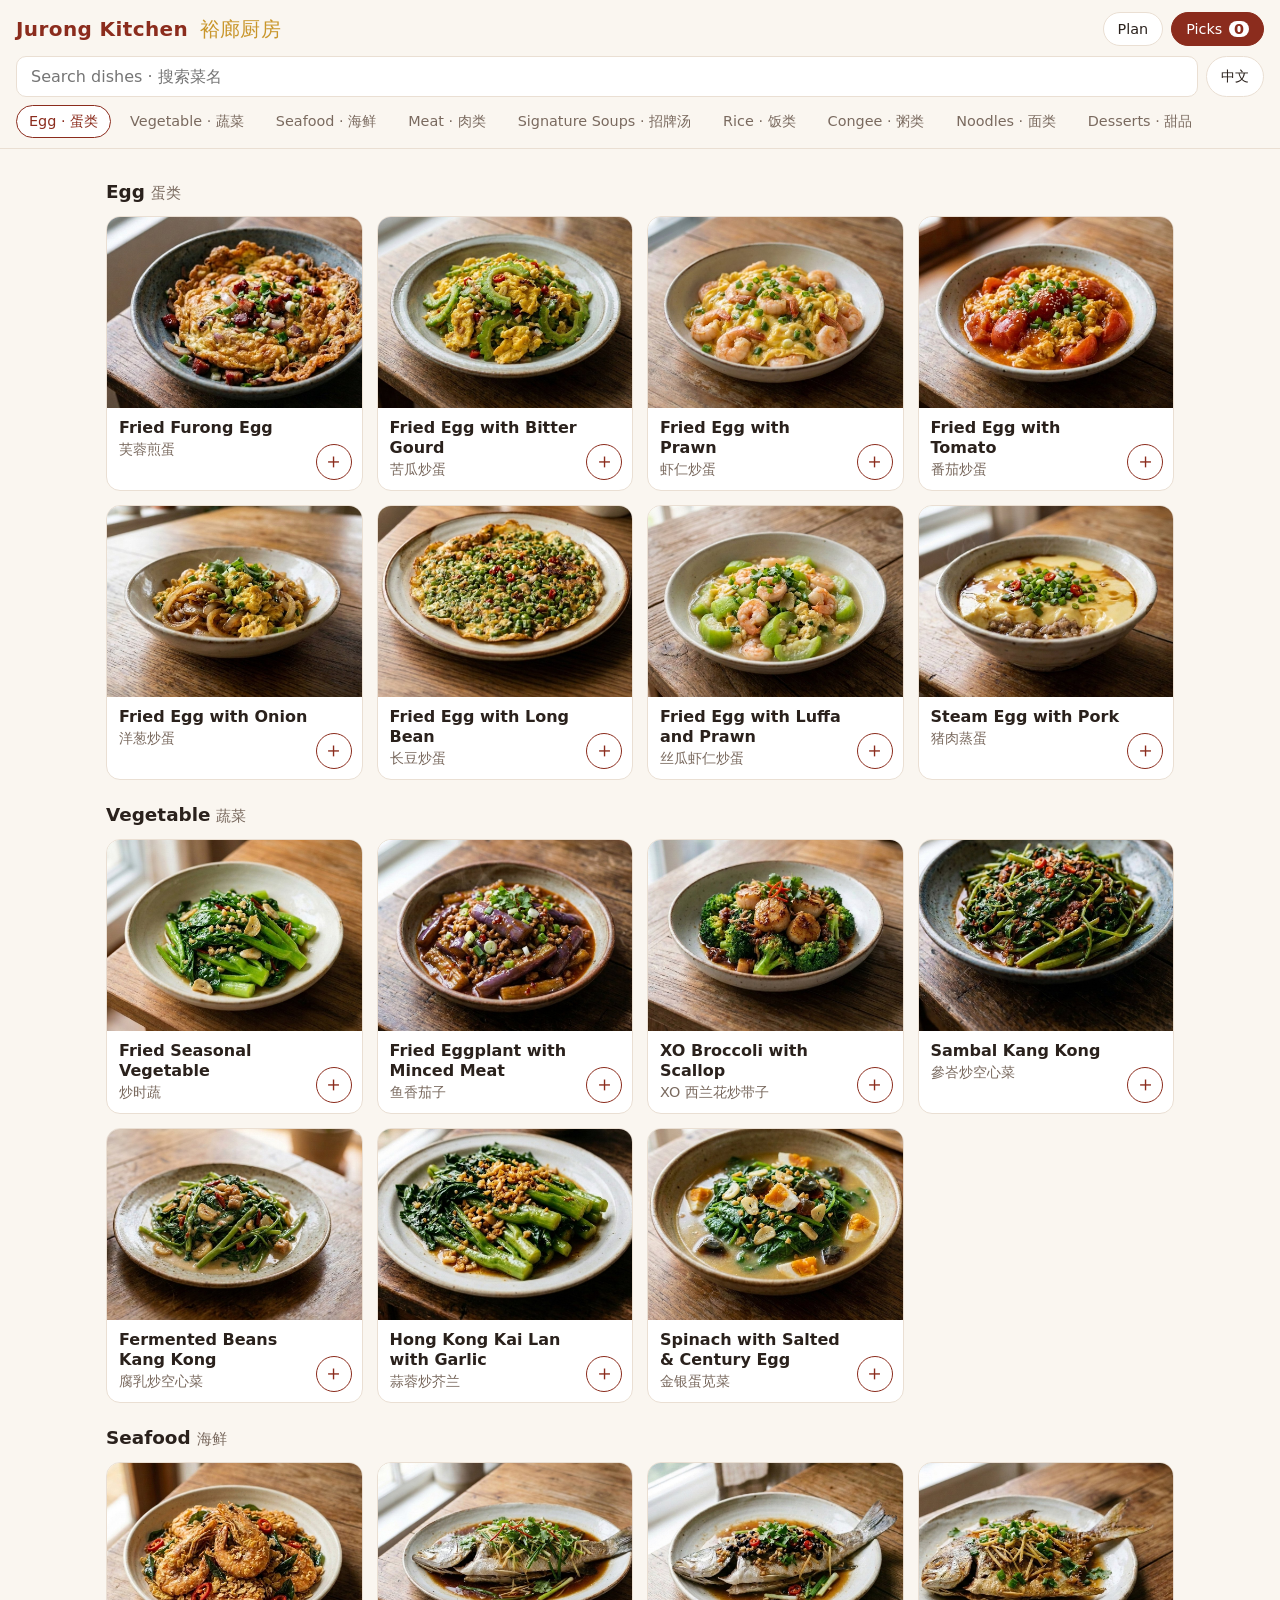
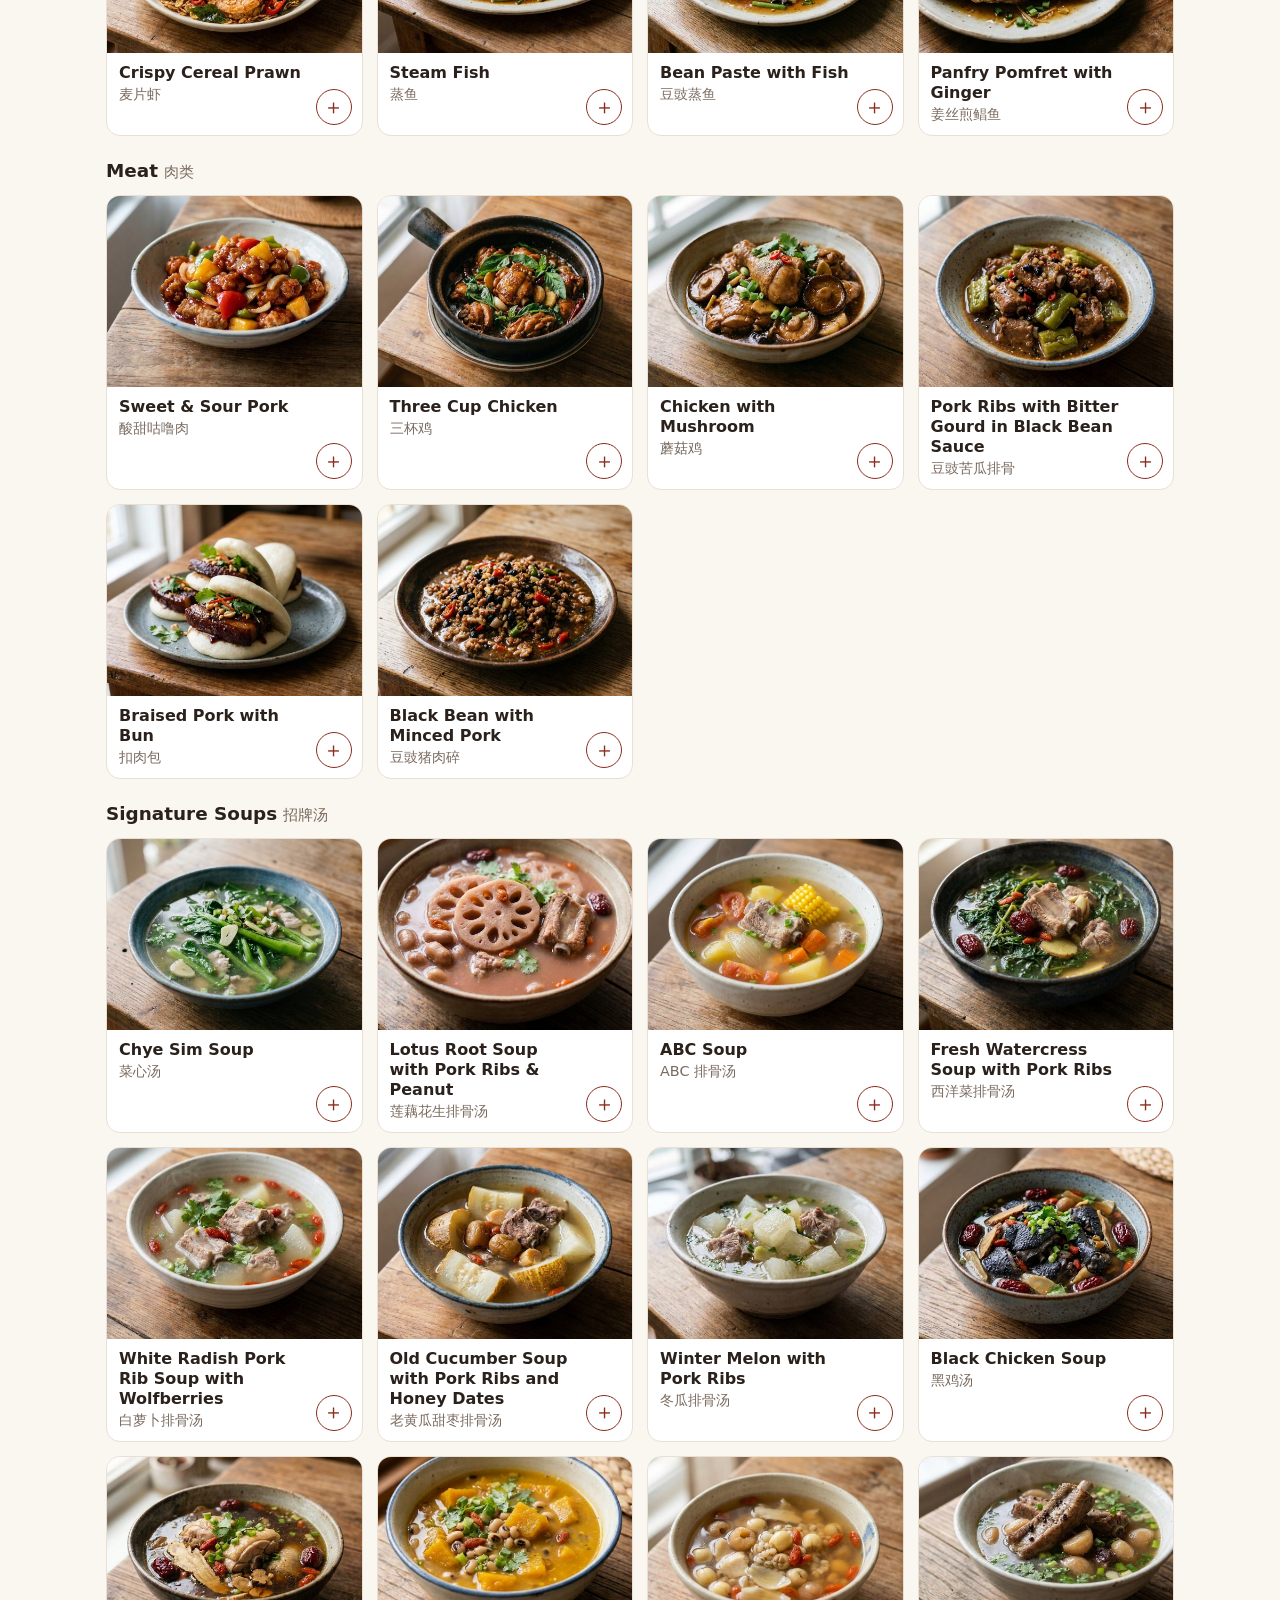
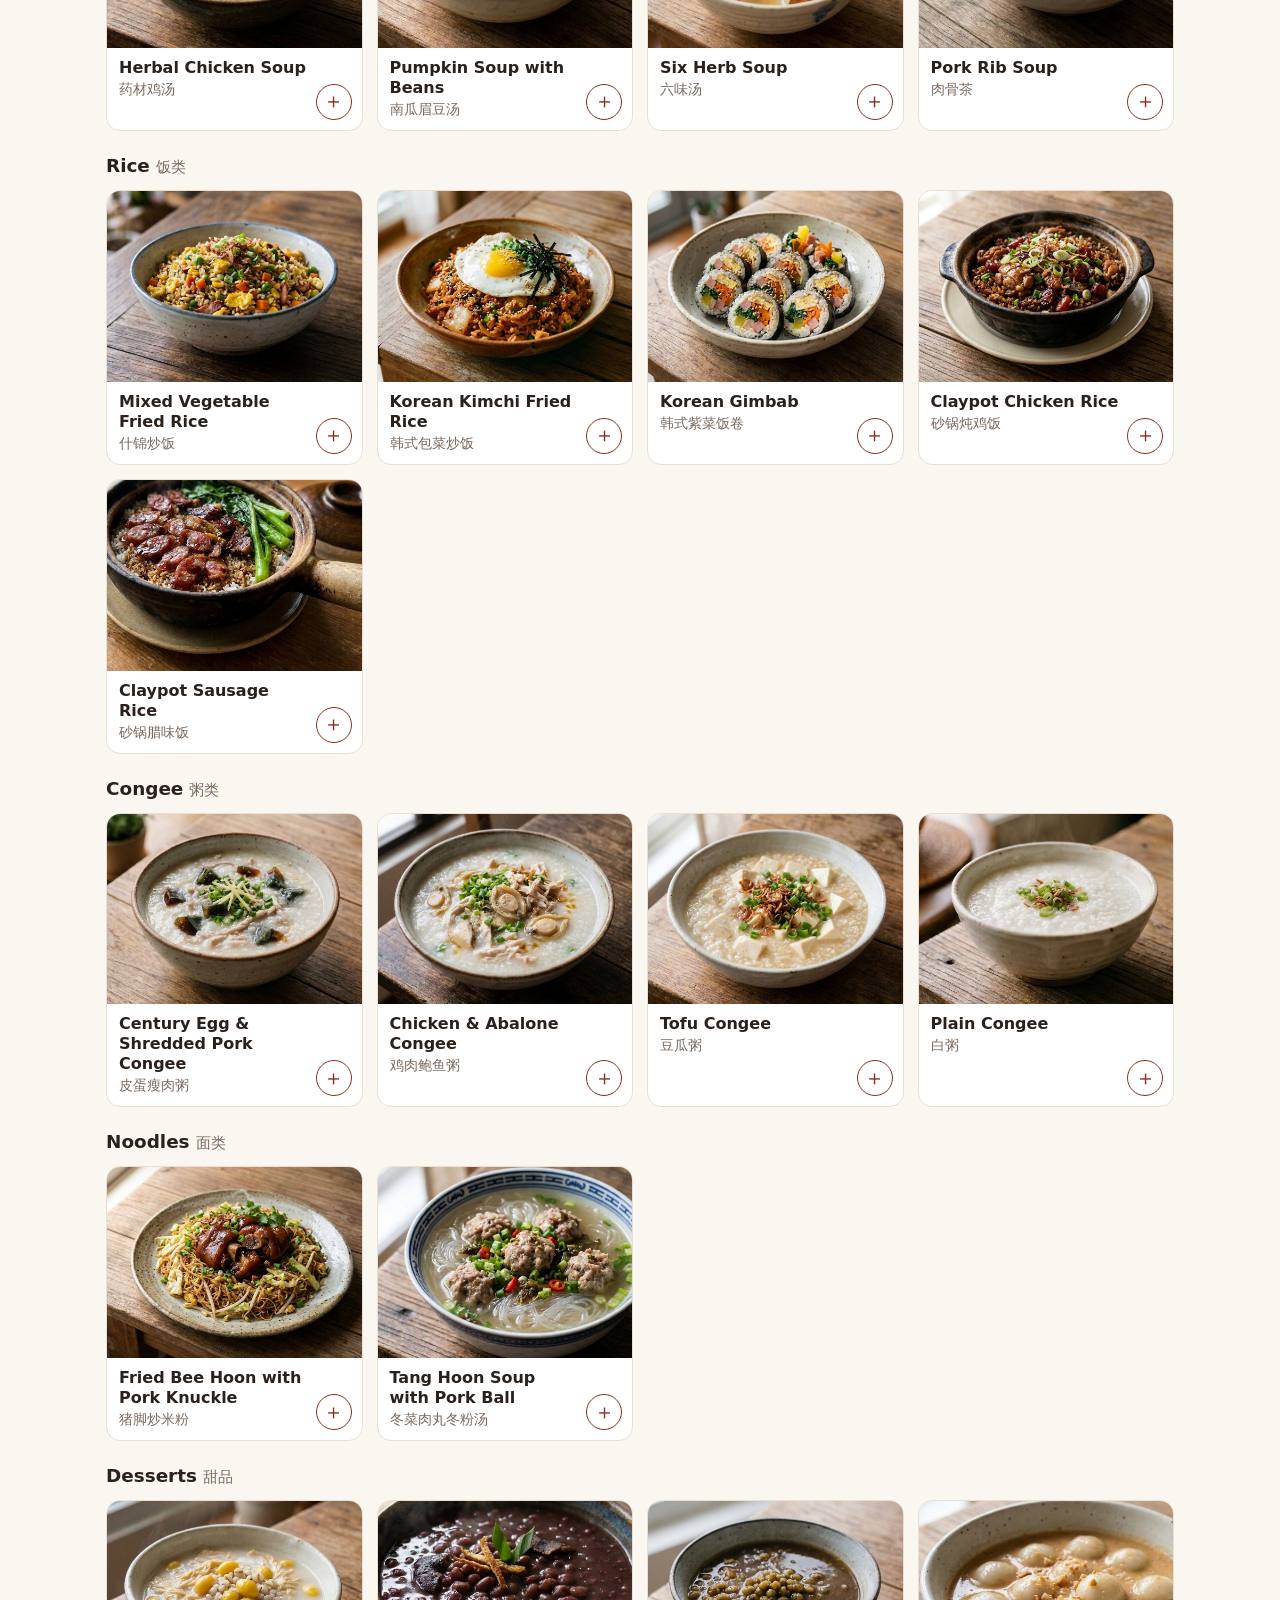
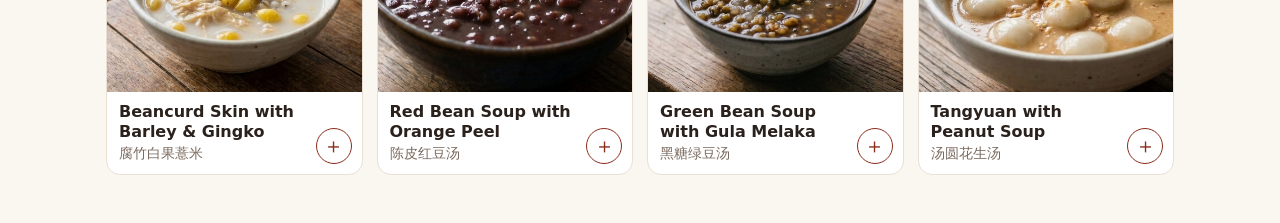
==== index.html @ ac4e8c00 "Jurong Kitchen menu webapp Bilingual menu with 52 dish pictures, search, picks, weekly meal planner," ====
<!doctype html>
<html lang="en">
<head>
  <meta charset="utf-8">
  <meta name="viewport" content="width=device-width, initial-scale=1, viewport-fit=cover">
  <title>Jurong Kitchen Menu</title>
  <meta name="theme-color" content="#8b2c1d">
  <link rel="manifest" href="manifest.json">
  <link rel="stylesheet" href="style.css">
</head>
<body>
  <header class="top">
    <div class="brand">
      <h1>Jurong Kitchen <span class="zh">裕廊厨房</span></h1>
      <div class="actions">
        <button id="planBtn" class="pill" type="button">Plan</button>
        <button id="pickBtn" class="pill primary" type="button">Picks <span id="pickCount" class="badge">0</span></button>
        <button id="acctBtn" class="pill acct" type="button" hidden>Sign in</button>
      </div>
    </div>
    <div class="searchrow">
      <input id="search" type="search" placeholder="Search dishes · 搜索菜名" autocomplete="off">
      <button id="langBtn" class="pill" type="button" aria-label="Switch language">中文</button>
    </div>
    <nav id="tabs" class="tabs" aria-label="Categories"></nav>
  </header>

  <main id="menu"></main>
  <p id="empty" class="empty" hidden>No dishes match your search.</p>
  <p id="toast" class="toast" role="status" hidden></p>

  <dialog id="dish" class="sheet">
    <img id="dImg" alt="">
    <div class="body">
      <h2 id="dEn"></h2>
      <p id="dZh" class="zh big"></p>
      <p id="dDesc"></p>
      <p class="note">Picture is an AI illustration — the actual dish may look different.</p>
      <div class="planpick">
        <span class="label">Add to meal plan</span>
        <select id="dDay" class="sel" aria-label="Day"></select>
        <select id="dMeal" class="sel" aria-label="Meal">
          <option value="lunch">Lunch</option>
          <option value="dinner">Dinner</option>
        </select>
        <button id="dPlan" class="pill" type="button">Add to plan</button>
      </div>
      <div class="row">
        <button id="dClose" class="pill" type="button">Close</button>
        <button id="dPick" class="pill primary" type="button"></button>
      </div>
    </div>
  </dialog>

  <dialog id="picks" class="sheet">
    <div class="body">
      <h2>My picks</h2>
      <ul id="pickList"></ul>
      <p id="pickEmpty" class="empty">Tap ＋ on any dish to add it here.</p>
      <div class="row">
        <button id="pClear" class="pill" type="button">Clear all</button>
        <button id="pClose" class="pill" type="button">Close</button>
        <button id="pShare" class="pill primary" type="button">Share list</button>
      </div>
      <p id="pMsg" class="note" role="status"></p>
    </div>
  </dialog>

  <dialog id="plan" class="sheet wide">
    <div class="body">
      <div class="planhead">
        <button id="wkPrev" class="pill" type="button" aria-label="Previous week">‹</button>
        <h2 id="wkTitle"></h2>
        <button id="wkNext" class="pill" type="button" aria-label="Next week">›</button>
      </div>
      <div id="planDays"></div>
      <div class="row">
        <button id="planClear" class="pill" type="button">Clear week</button>
        <button id="planClose" class="pill" type="button">Close</button>
        <button id="planShare" class="pill primary" type="button">Share week</button>
      </div>
      <p id="planMsg" class="note" role="status"></p>
    </div>
  </dialog>

  <dialog id="signin" class="sheet">
    <div class="body">
      <h2>Sign in with Google</h2>
      <p>Signing in saves your picks and meal plan to your account, so they follow you to any device.</p>
      <p class="note">Jurong Kitchen will see your name, email address and the dishes you add.</p>
      <div class="row">
        <button id="sCancel" class="pill" type="button">Cancel</button>
        <button id="sGo" class="pill primary" type="button">Continue with Google</button>
      </div>
      <p id="sMsg" class="note" role="status"></p>
    </div>
  </dialog>

  <script src="firebase-config.js"></script>
  <script src="cloud.js"></script>
  <script src="app.js"></script>
</body>
</html>
---- style.css ----
:root {
  --bg: #faf6f0;
  --card: #ffffff;
  --ink: #2a211c;
  --muted: #7a6a5f;
  --line: #eadfd3;
  --accent: #8b2c1d;
  --accent-ink: #ffffff;
  --gold: #c9962b;
  --radius: 14px;
  font-family: system-ui, -apple-system, "Segoe UI", "PingFang SC", "Microsoft YaHei", sans-serif;
}
@media (prefers-color-scheme: dark) {
  :root {
    --bg: #1b1613; --card: #26201c; --ink: #f2e9e1; --muted: #b3a294;
    --line: #3a302a; --accent: #d9604a; --accent-ink: #1b1613;
  }
}
* { box-sizing: border-box; }
body { margin: 0; background: var(--bg); color: var(--ink); }
.zh { font-weight: 500; }

.top {
  position: sticky; top: 0; z-index: 5;
  background: var(--bg); border-bottom: 1px solid var(--line);
  padding: 12px 16px 0;
}
.brand { display: flex; align-items: center; justify-content: space-between; gap: 8px; }
.brand h1 { font-size: 1.25rem; margin: 0; color: var(--accent); letter-spacing: .02em; }
.brand h1 .zh { color: var(--gold); margin-left: 4px; }
.actions { display: flex; gap: 8px; flex-shrink: 0; }

.pill {
  border: 1px solid var(--line); background: var(--card); color: var(--ink);
  border-radius: 999px; padding: 8px 14px; font: inherit; font-size: .9rem; cursor: pointer;
}
.pill.primary { background: var(--accent); color: var(--accent-ink); border-color: var(--accent); }
.badge {
  display: inline-block; min-width: 1.4em; padding: 0 .35em; margin-left: 2px;
  border-radius: 999px; background: var(--accent-ink); color: var(--accent); font-weight: 700; text-align: center;
}

.searchrow { display: flex; gap: 8px; margin: 10px 0 8px; }
#search {
  flex: 1; min-width: 0; padding: 10px 14px; font: inherit;
  border: 1px solid var(--line); border-radius: 10px; background: var(--card); color: var(--ink);
}
.acct { display: inline-flex; align-items: center; gap: 6px; }
.acct[hidden] { display: none; }
.acct img { width: 22px; height: 22px; border-radius: 50%; margin: -4px 0 -4px -6px; }
.tabs { display: flex; gap: 6px; overflow-x: auto; padding-bottom: 10px; scrollbar-width: none; }
.tabs::-webkit-scrollbar { display: none; }
.tabs a {
  flex: none; text-decoration: none; color: var(--muted); font-size: .9rem;
  padding: 6px 12px; border-radius: 999px; border: 1px solid transparent; white-space: nowrap;
}
.tabs a.on { color: var(--accent); border-color: var(--accent); background: var(--card); }

main { max-width: 1100px; margin: 0 auto; padding: 8px 16px 48px; }
section { scroll-margin-top: 150px; }
section h2 { margin: 24px 0 12px; font-size: 1.15rem; }
section h2 .zh { color: var(--muted); margin-left: 6px; font-size: .95rem; }

.grid { display: grid; grid-template-columns: repeat(auto-fill, minmax(240px, 1fr)); gap: 14px; }
.card {
  position: relative; background: var(--card); border: 1px solid var(--line);
  border-radius: var(--radius); overflow: hidden; cursor: pointer;
  display: flex; flex-direction: column; text-align: left; padding: 0; font: inherit; color: inherit;
}
.card img { width: 100%; aspect-ratio: 4 / 3; object-fit: cover; display: block; background: var(--line); }
.card .txt { padding: 10px 12px 12px; padding-right: 52px; }
.card .en { font-weight: 600; line-height: 1.25; }
.card .sub { color: var(--muted); font-size: .9rem; font-weight: 400; margin-top: 2px; }
.add {
  position: absolute; right: 10px; bottom: 10px; width: 36px; height: 36px;
  border-radius: 50%; border: 1px solid var(--accent); background: var(--card); color: var(--accent);
  font-size: 1.3rem; line-height: 1; cursor: pointer;
}
.add.on { background: var(--accent); color: var(--accent-ink); }

/* Chinese-first mode swaps which name leads */
body.zhfirst .card .en, body.zhfirst #dEn { display: none; }
body:not(.zhfirst) .card .zhname { display: none; }
body.zhfirst .card .zhname { font-weight: 600; }

.empty { text-align: center; color: var(--muted); }

.sheet {
  border: none; padding: 0; border-radius: var(--radius); width: min(560px, calc(100% - 32px));
  background: var(--card); color: var(--ink); max-height: calc(100% - 32px);
}
.sheet::backdrop { background: rgb(0 0 0 / .5); }
.sheet > img { width: 100%; aspect-ratio: 4 / 3; object-fit: cover; display: block; }
.sheet .body { padding: 16px 18px 18px; }
.sheet h2 { margin: 0 0 4px; }
.big { font-size: 1.2rem; margin: 0 0 8px; color: var(--gold); }
.note { color: var(--muted); font-size: .8rem; }
.row { display: flex; justify-content: flex-end; gap: 8px; flex-wrap: wrap; margin-top: 12px; }
#pickList { list-style: none; padding: 0; margin: 8px 0; }
#pickList li {
  display: flex; align-items: center; gap: 10px; padding: 8px 0; border-bottom: 1px solid var(--line);
}
#pickList img { width: 56px; height: 42px; object-fit: cover; border-radius: 6px; }
#pickList span { flex: 1; }
#pickList button { border: none; background: none; color: var(--muted); font-size: 1.2rem; cursor: pointer; }

.sel {
  font: inherit; font-size: .9rem; padding: 7px 10px; border-radius: 10px;
  border: 1px solid var(--line); background: var(--card); color: var(--ink);
}
.planpick {
  display: flex; flex-wrap: wrap; align-items: center; gap: 8px;
  margin-top: 12px; padding-top: 12px; border-top: 1px solid var(--line);
}
.planpick .label { width: 100%; font-weight: 600; font-size: .9rem; }

.sheet.wide { width: min(760px, calc(100% - 32px)); }
.planhead { display: flex; align-items: center; justify-content: space-between; gap: 8px; }
.planhead h2 { margin: 0; font-size: 1.05rem; text-align: center; }
.day { padding: 10px 0; border-bottom: 1px solid var(--line); }
.day h3 { margin: 0 0 6px; font-size: .95rem; }
.day.today h3 { color: var(--accent); }
.tag {
  font-size: .7rem; font-weight: 600; padding: 1px 8px; border-radius: 999px;
  background: var(--accent); color: var(--accent-ink); vertical-align: middle;
}
.slot { display: flex; align-items: flex-start; gap: 8px; padding: 3px 0; }
.meal { flex: none; width: 56px; padding-top: 6px; color: var(--muted); font-size: .85rem; }
.chips { flex: 1; display: flex; flex-wrap: wrap; gap: 6px; min-width: 0; }
.chip {
  display: inline-flex; align-items: center; gap: 6px; max-width: 100%;
  padding: 2px 2px 2px 3px; border: 1px solid var(--line); border-radius: 999px;
  background: var(--bg); font-size: .85rem;
}
.chip img { flex: none; width: 26px; height: 26px; border-radius: 50%; object-fit: cover; }
.chip span { overflow: hidden; text-overflow: ellipsis; white-space: nowrap; }
.chip small { color: var(--muted); }
.chip button {
  flex: none; border: none; background: none; color: var(--muted); cursor: pointer;
  width: 26px; height: 26px; border-radius: 50%; font-size: .9rem;
}
.addsel {
  font: inherit; font-size: .85rem; max-width: 11rem; padding: 5px 8px; cursor: pointer;
  border: 1px dashed var(--accent); border-radius: 999px; background: transparent; color: var(--accent);
}
.addsel option, .addsel optgroup { color: var(--ink); background: var(--card); }

.toast {
  position: fixed; left: 50%; bottom: 20px; transform: translateX(-50%); z-index: 20;
  max-width: calc(100% - 32px); margin: 0; padding: 10px 16px; border-radius: 999px;
  background: var(--ink); color: var(--bg); font-size: .9rem; box-shadow: 0 4px 16px rgb(0 0 0 / .25);
}
.toast[hidden] { display: none; }

@media (max-width: 480px) {
  .brand h1 { font-size: 1.05rem; }
  .brand h1 .zh { display: block; margin: 0; font-size: .85rem; }
  .grid { grid-template-columns: 1fr 1fr; gap: 10px; }
  .card .txt { padding: 8px 10px 10px; padding-right: 10px; padding-bottom: 50px; }
  .card .en { font-size: .9rem; }
  .card .sub { font-size: .8rem; }
  .actions { gap: 6px; }
  .actions .pill { padding: 7px 11px; font-size: .85rem; }
  .acct span { display: none; }
  .acct img { margin: -4px; }
}
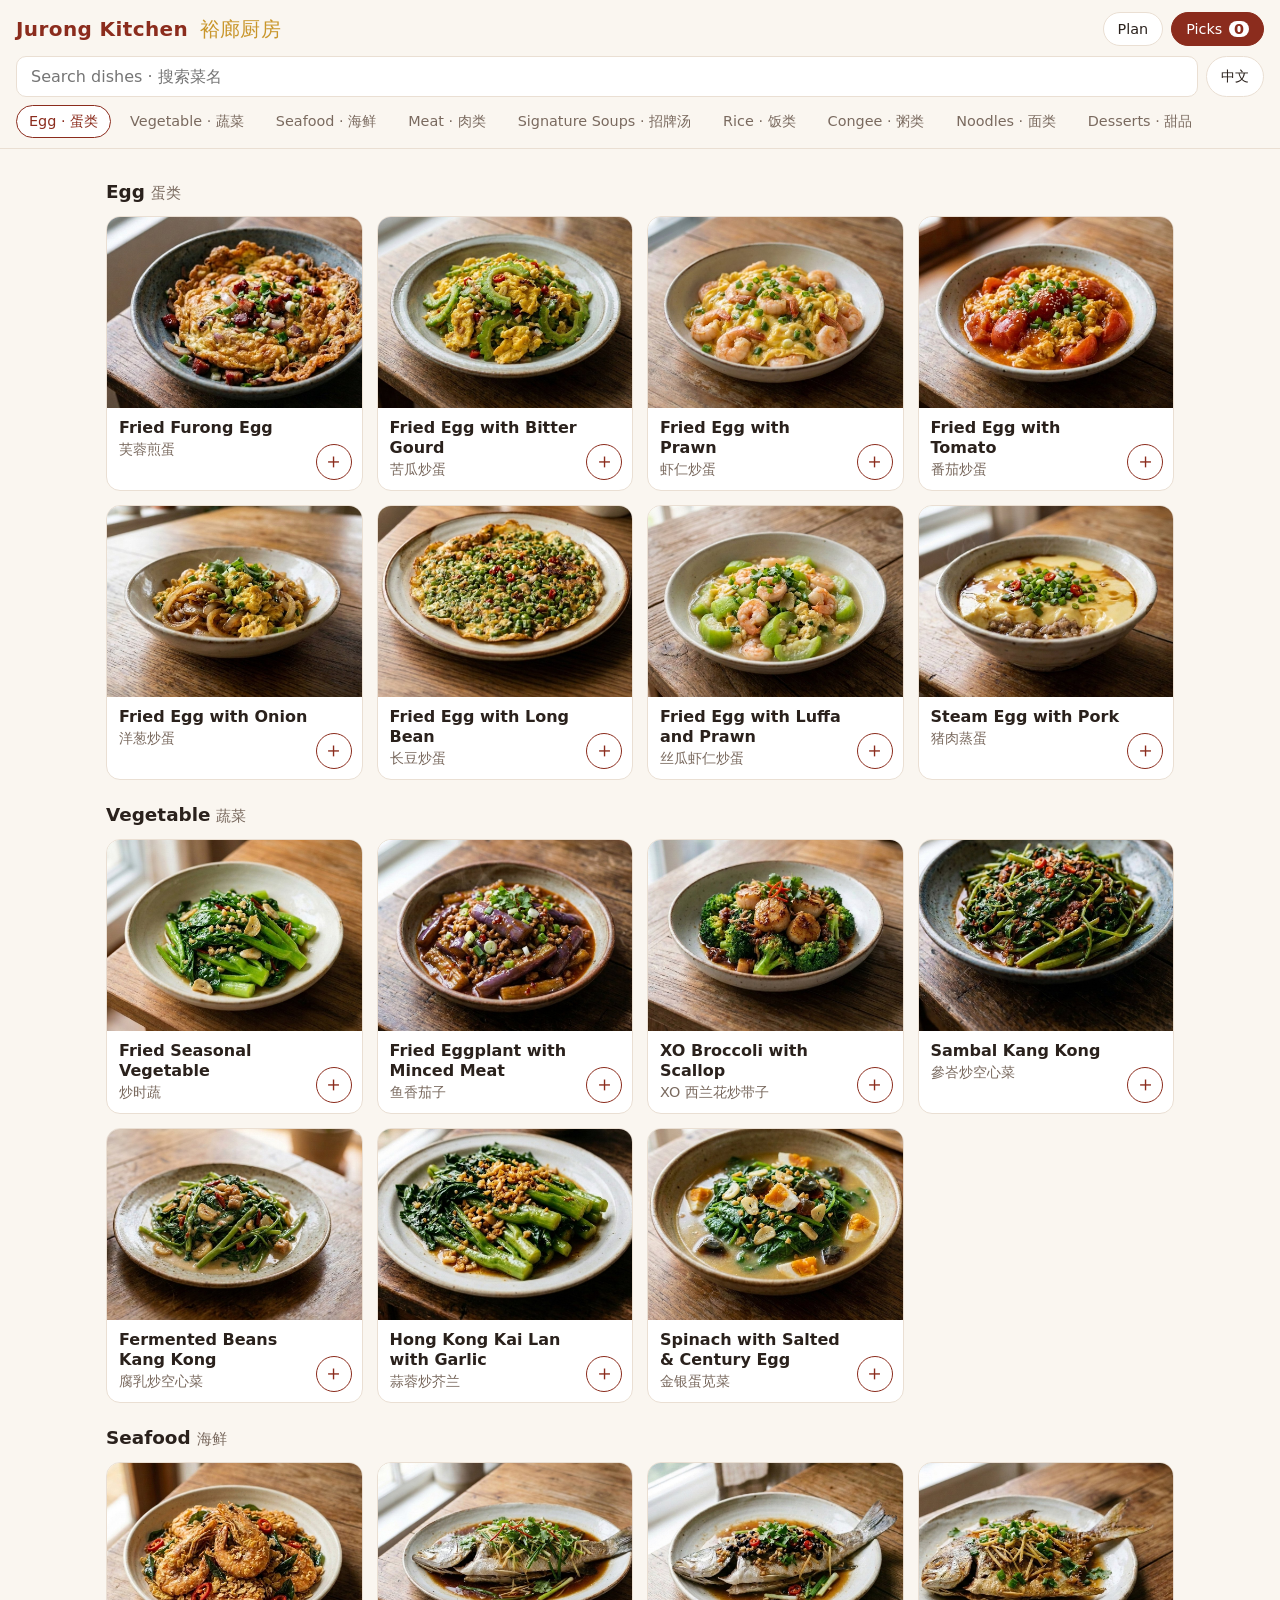
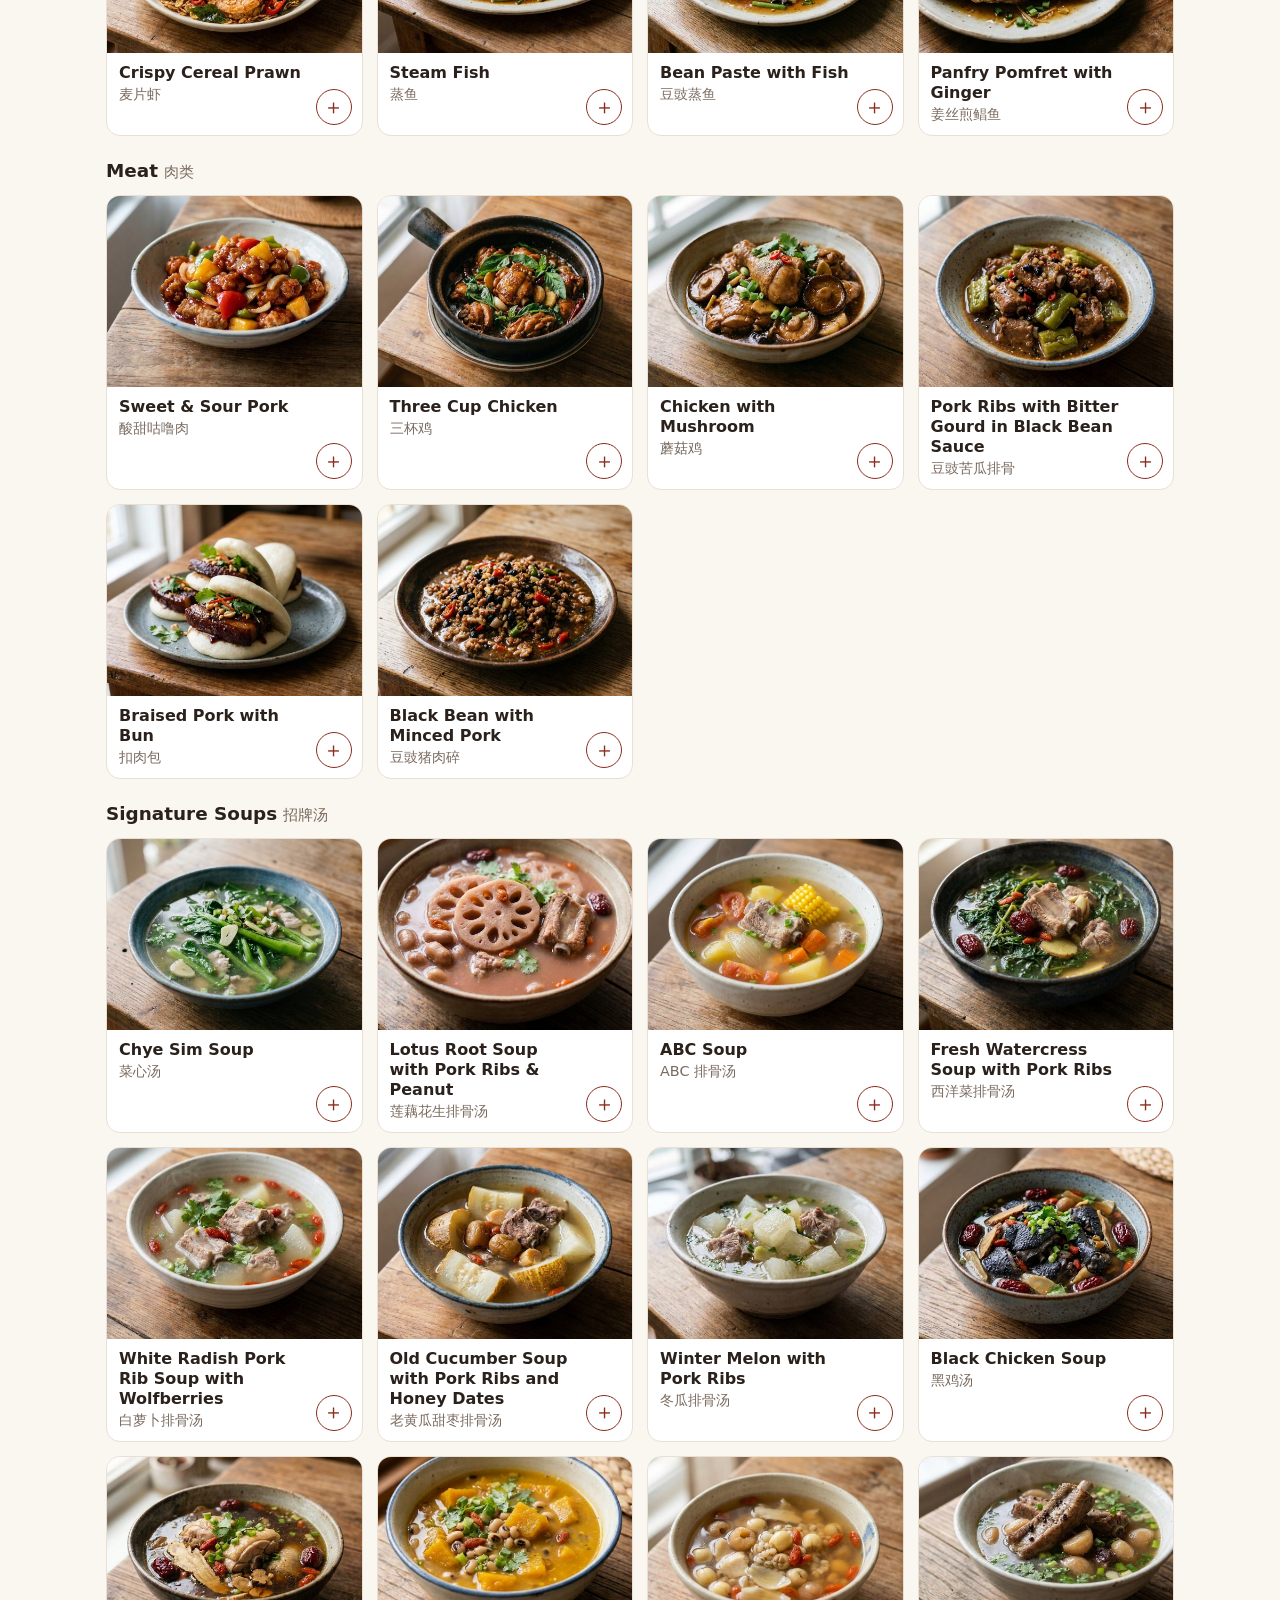
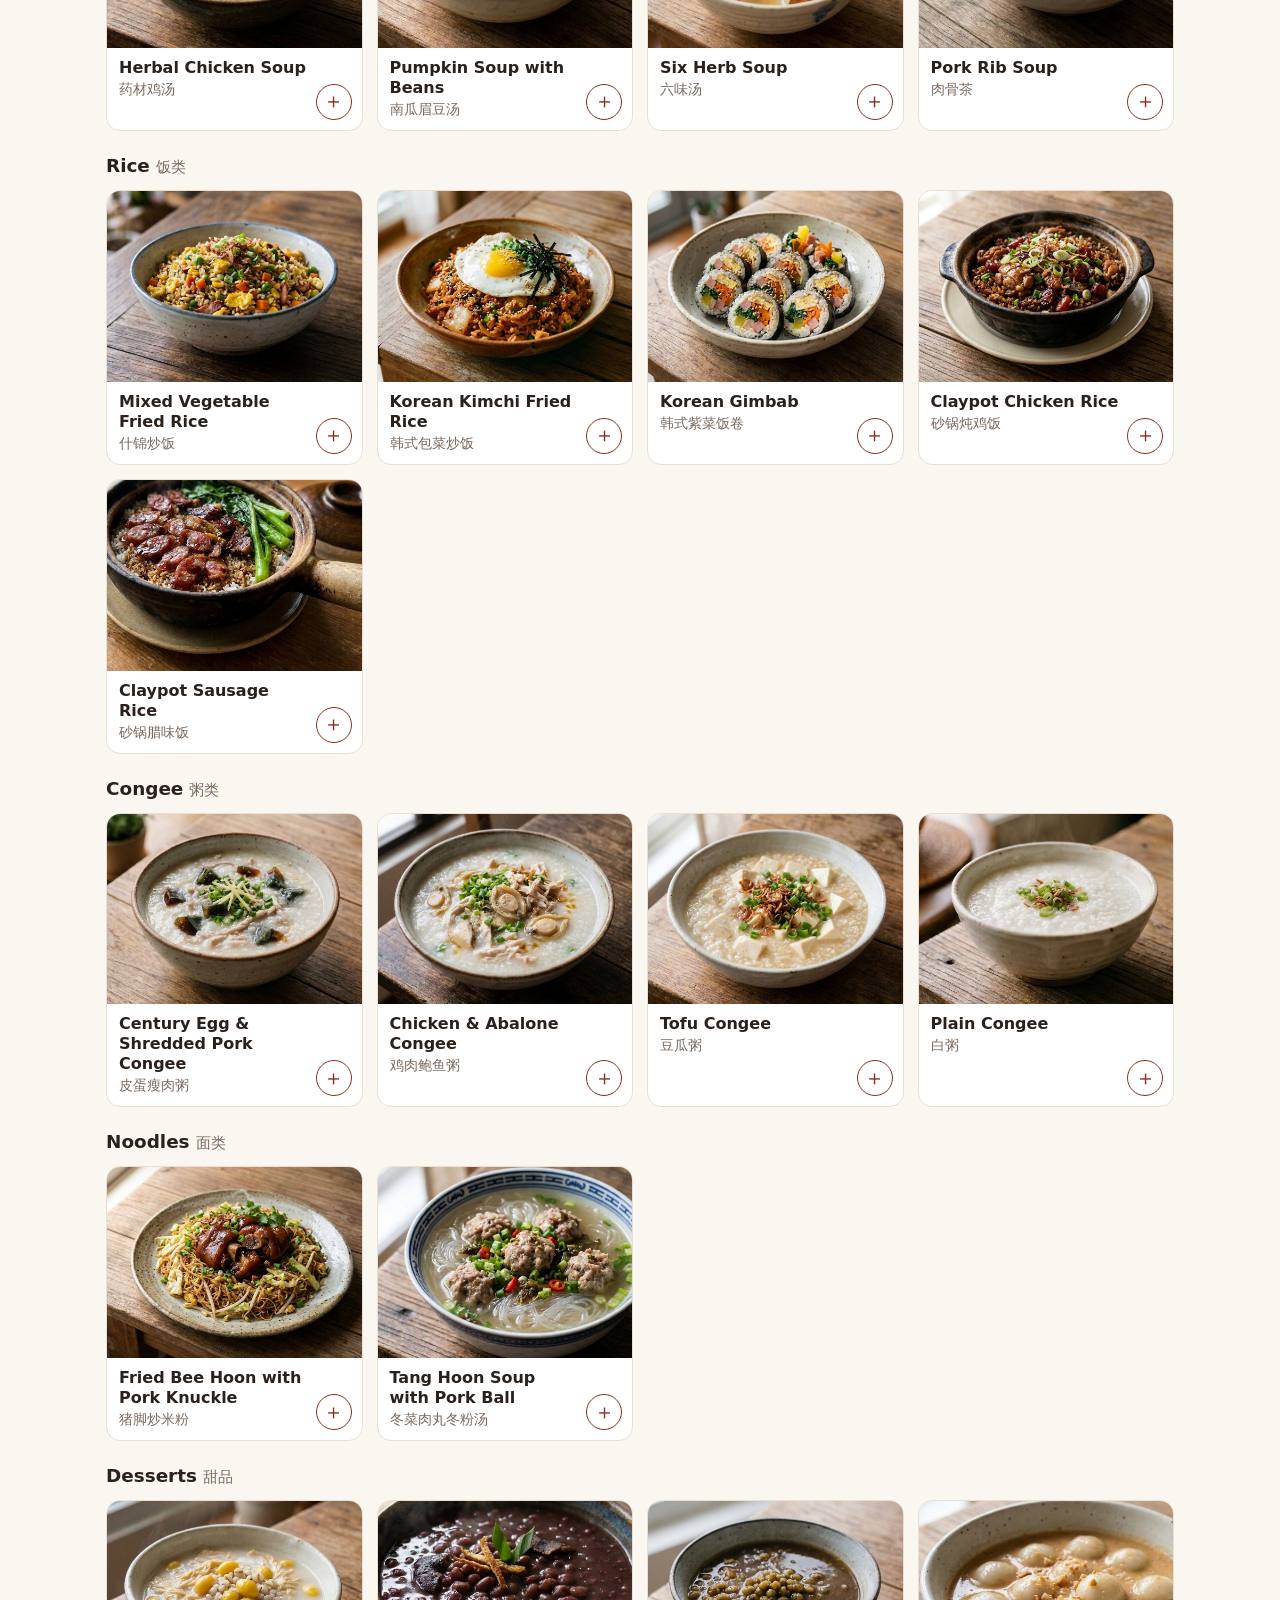
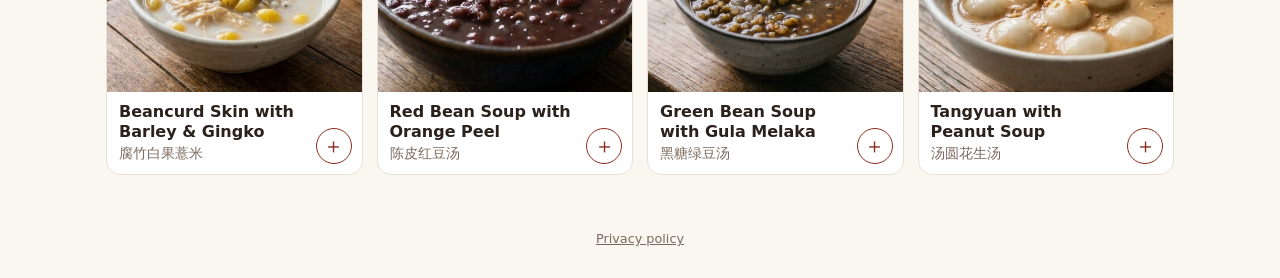
==== commit 6bee5745: "Add privacy policy page and footer link Needed to publish the Google sign-in app for Cloudflare Acce" ====
--- a/index.html
+++ b/index.html
@@ -27,6 +27,7 @@
 
   <main id="menu"></main>
   <p id="empty" class="empty" hidden>No dishes match your search.</p>
+  <footer class="foot"><a href="privacy.html">Privacy policy</a></footer>
   <p id="toast" class="toast" role="status" hidden></p>
 
   <dialog id="dish" class="sheet">
--- a/style.css
+++ b/style.css
@@ -164,3 +164,6 @@
   .acct span { display: none; }
   .acct img { margin: -4px; }
 }
+
+.foot { text-align: center; padding: 8px 16px 32px; font-size: .8rem; }
+.foot a { color: var(--muted); }
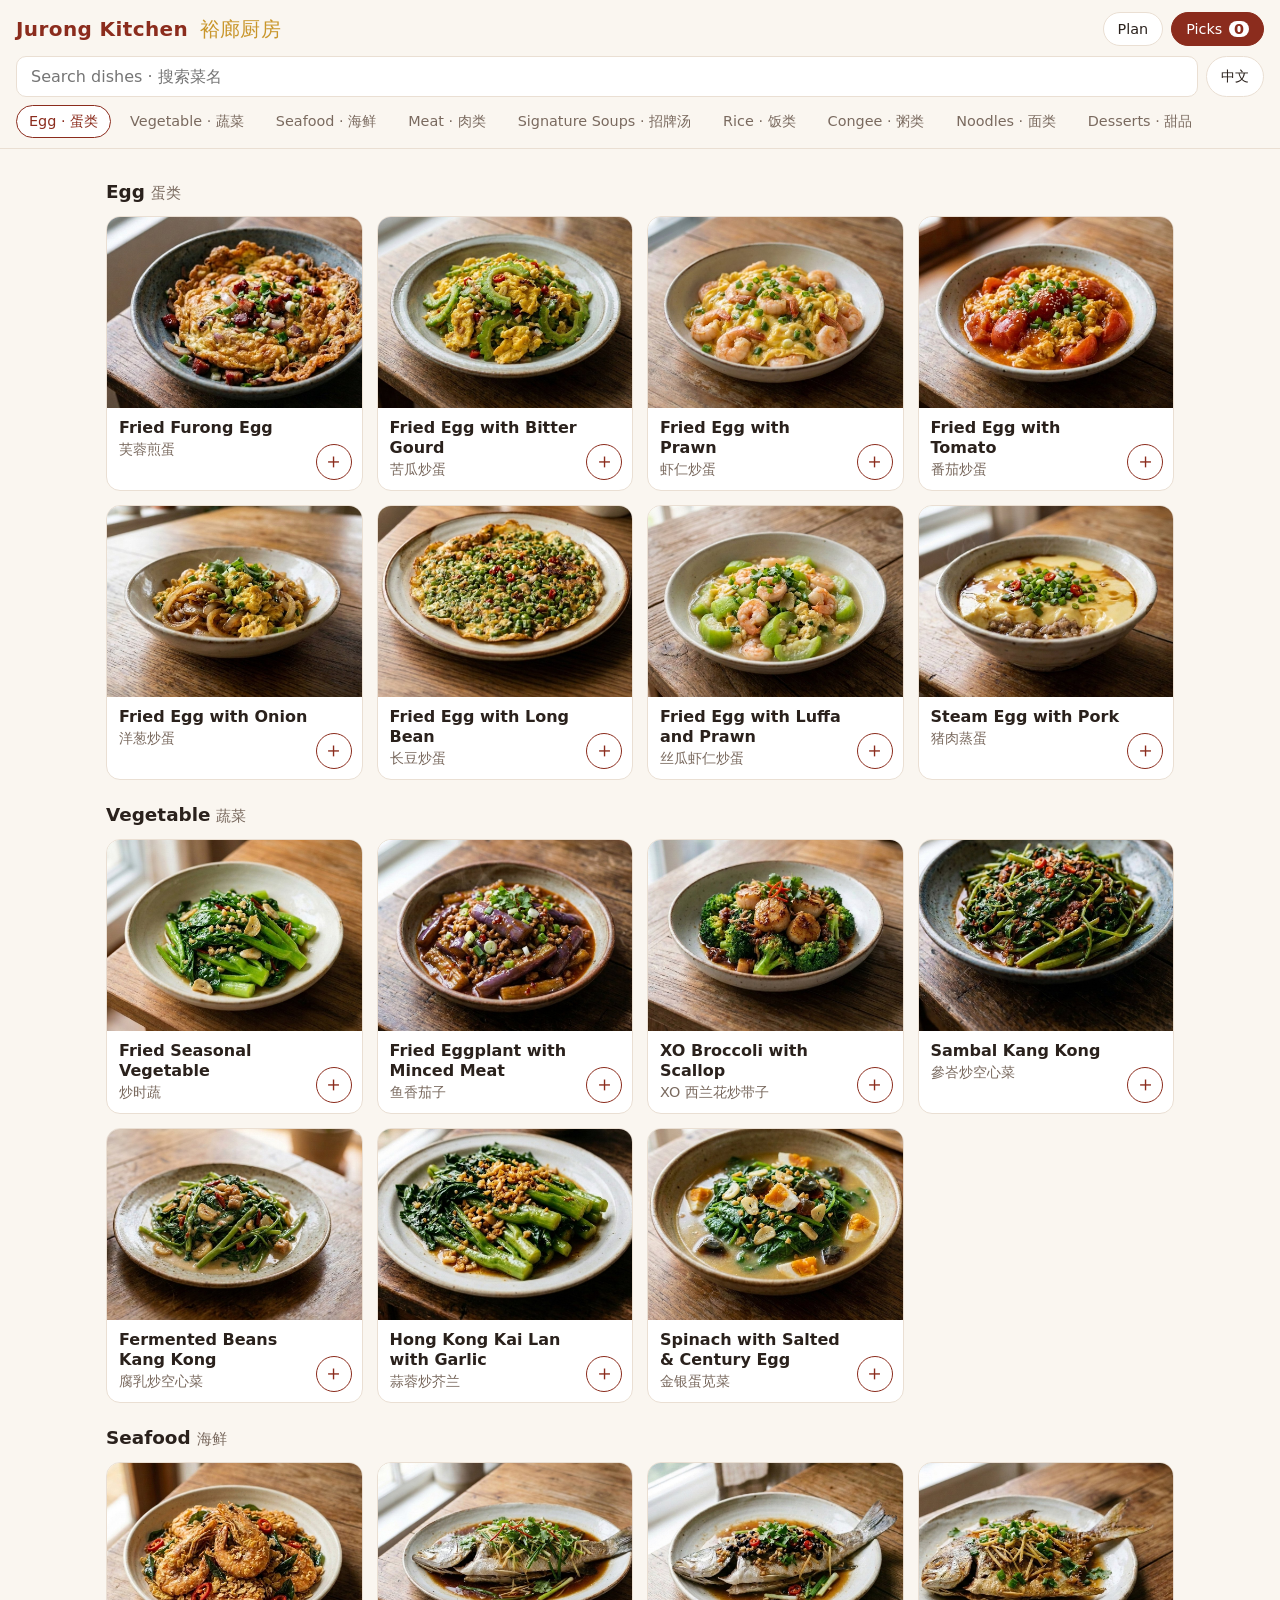
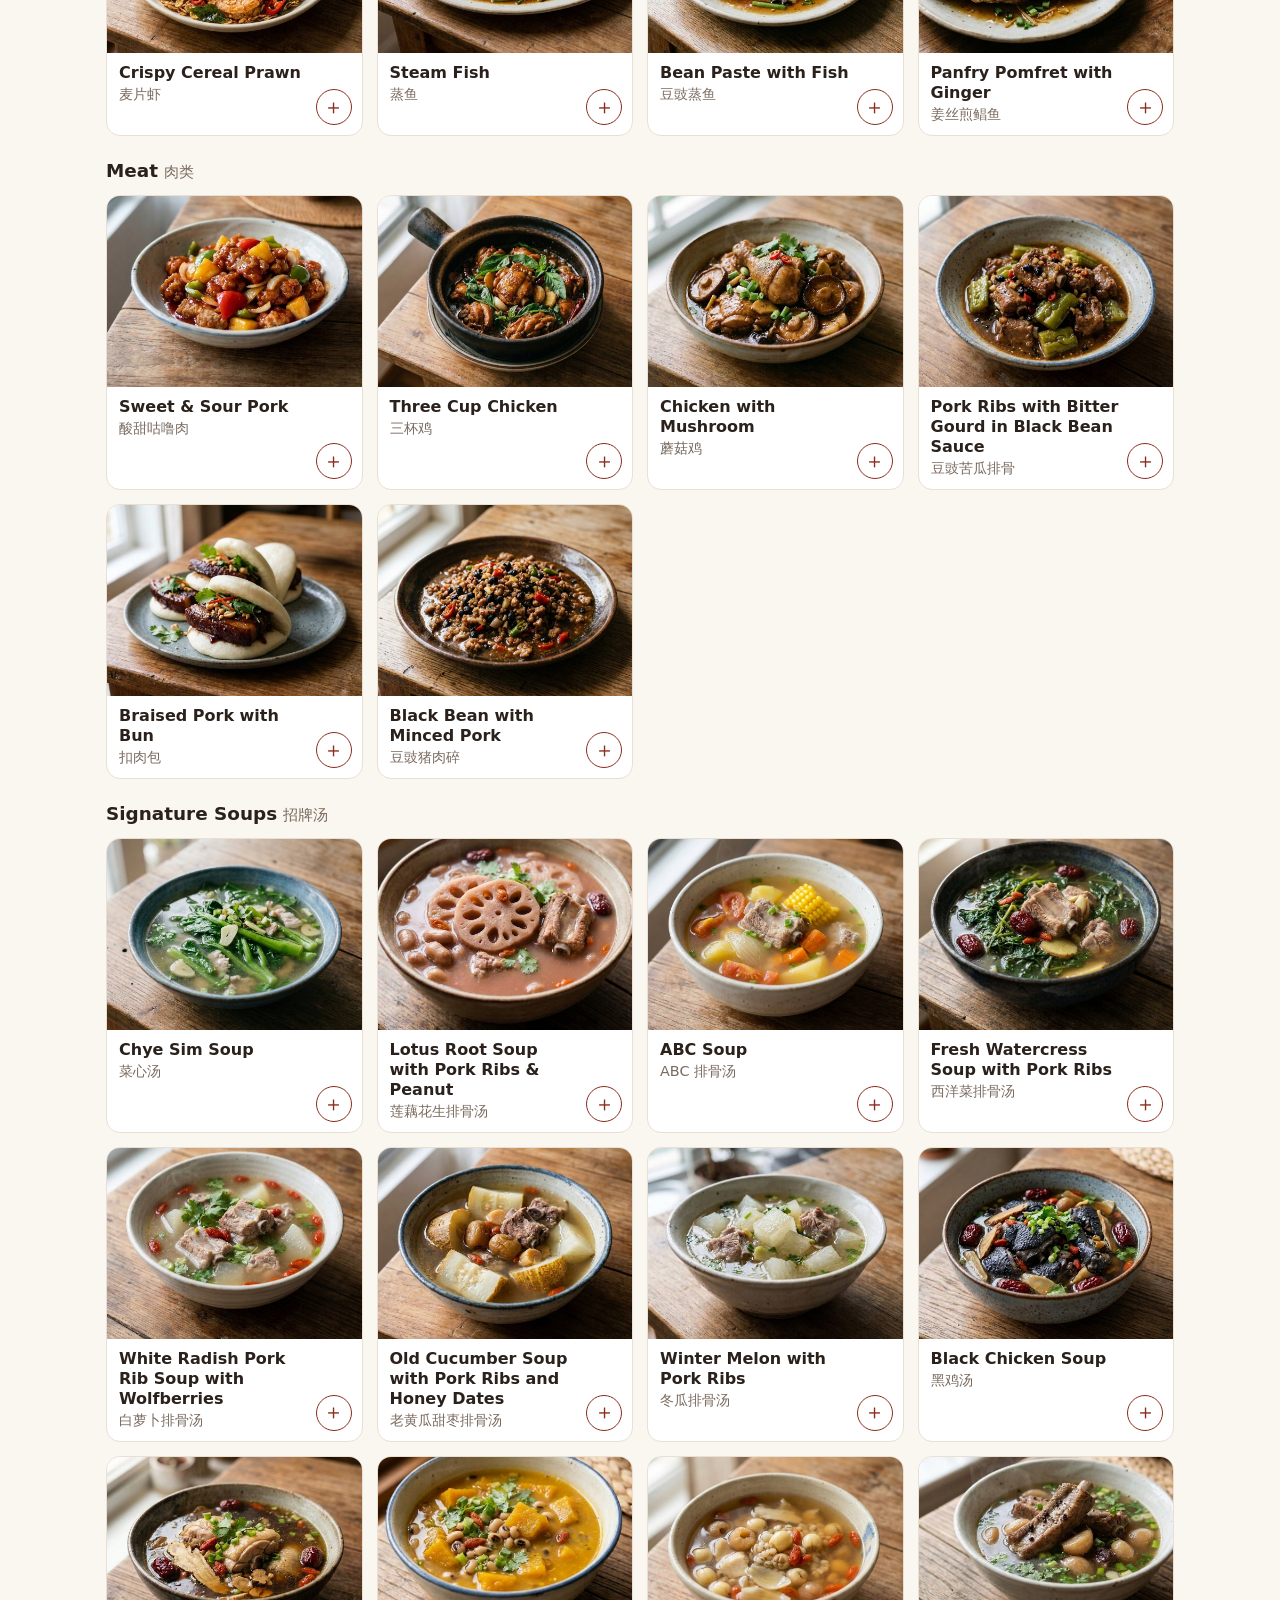
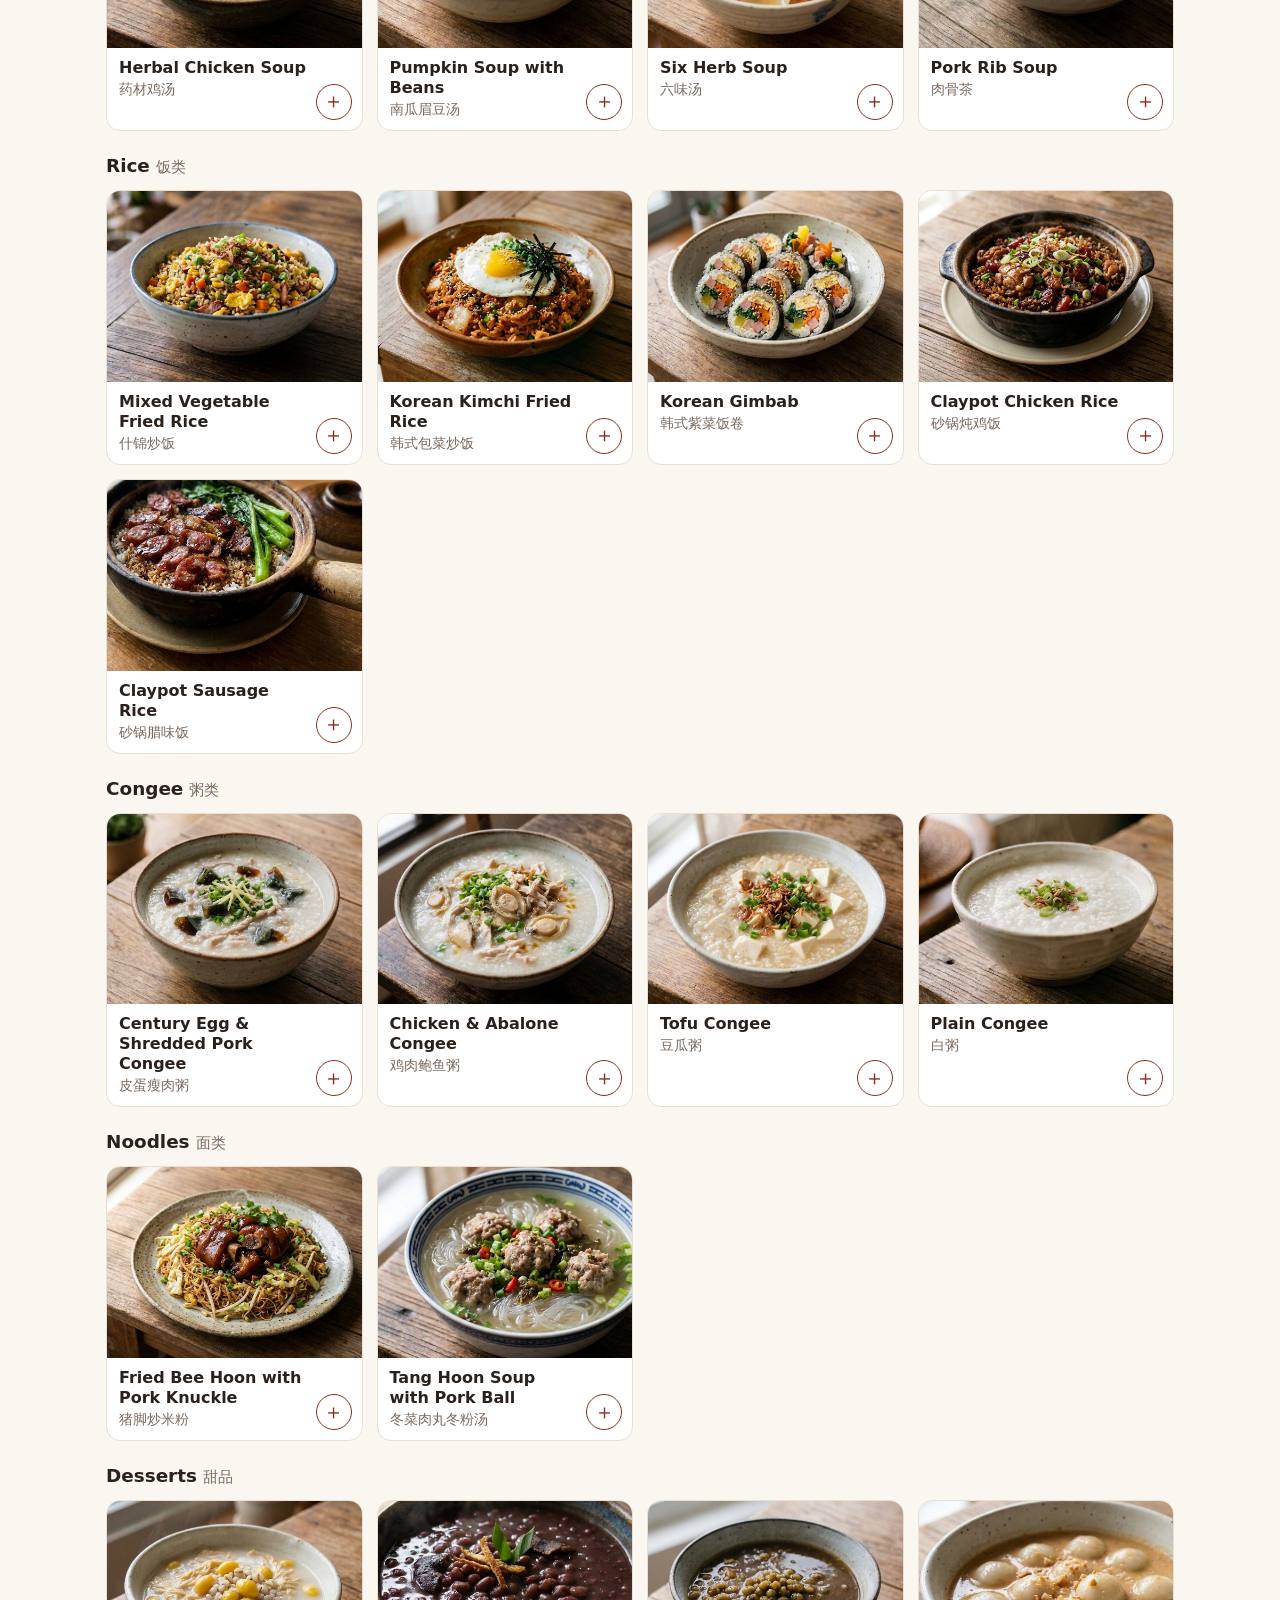
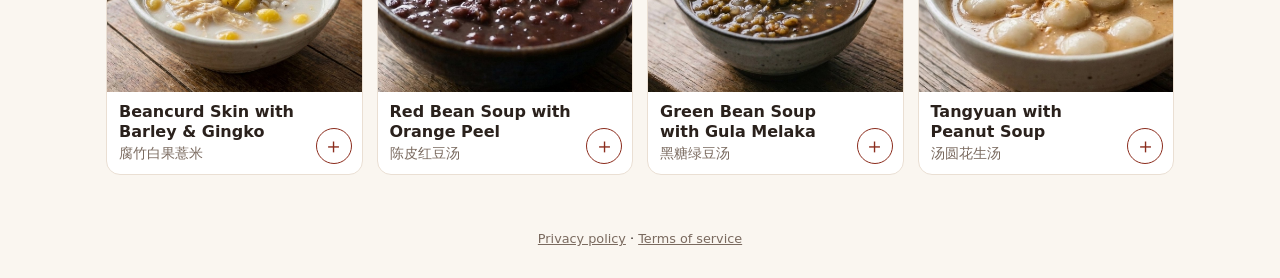
==== commit f013c68e: "Add terms of service page Co-Authored-By: Claude Opus 5.5 <noreply@anthropic.com>" ====
--- a/index.html
+++ b/index.html
@@ -27,7 +27,7 @@
 
   <main id="menu"></main>
   <p id="empty" class="empty" hidden>No dishes match your search.</p>
-  <footer class="foot"><a href="privacy.html">Privacy policy</a></footer>
+  <footer class="foot"><a href="privacy.html">Privacy policy</a> · <a href="terms.html">Terms of service</a></footer>
   <p id="toast" class="toast" role="status" hidden></p>
 
   <dialog id="dish" class="sheet">
